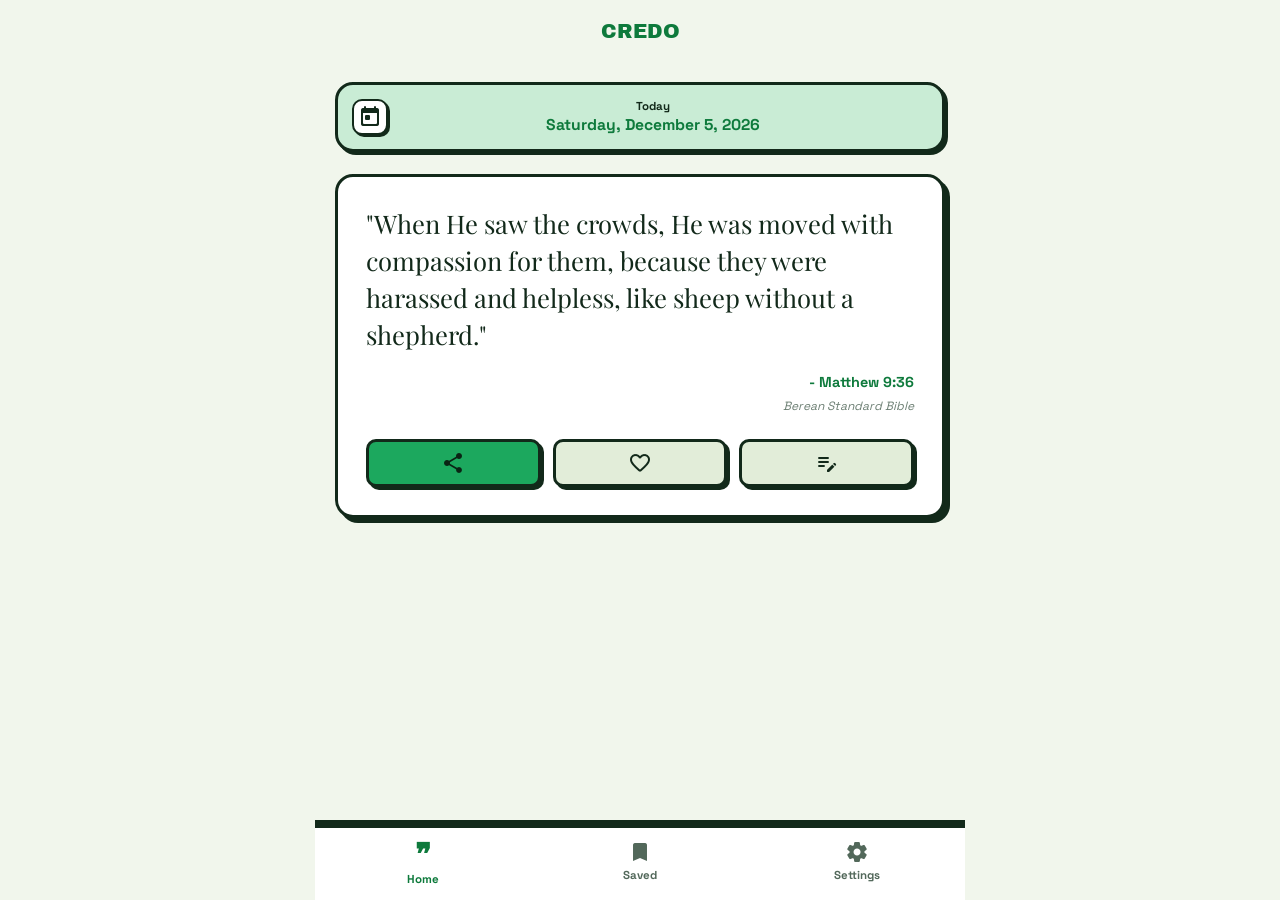
==== public/index.html @ 4e3cc8be "Add files via upload" ====
<!DOCTYPE html>
<html lang="en">
<head>
    <meta charset="UTF-8">
    <meta name="viewport" content="width=device-width, initial-scale=1.0, viewport-fit=cover">
    <meta name="mobile-web-app-capable" content="yes">
    <meta name="apple-mobile-web-app-capable" content="yes">
    <meta name="apple-mobile-web-app-status-bar-style" content="black-translucent">
    <meta name="theme-color" content="#F1F6EC">
    <link rel="manifest" href="manifest.json">
    <link rel="icon" href="data:image/svg+xml,%3Csvg xmlns='http://www.w3.org/2000/svg' viewBox='0 0 32 32'%3E%3Crect x='2' y='4' width='27' height='27' rx='6' fill='%231CA85E'/%3E%3Crect x='5' y='1' width='27' height='27' rx='6' fill='%23FFFFFF' stroke='%2312291A' stroke-width='2'/%3E%3Ctext x='18' y='21' font-size='15' font-family='Arial Black,Arial,sans-serif' font-weight='900' text-anchor='middle' fill='%2312291A'%3EC%3C/text%3E%3C/svg%3E">
    <link rel="apple-touch-icon" href="icons/icon-192x192.png">

    <title>Credo – Daily Gospel Verse</title>
    <meta name="description" content="A daily Bible verse — the Gospel passage of the day from the Berean Standard Bible (BSB). Save favorites, write private notes and share it as a 9:16 image. Free web app and PWA.">
    <meta name="keywords" content="daily bible verse, gospel of the day, daily gospel, berean standard bible, bsb, scripture, bible passages, liturgical calendar, christian web app, bible pwa">
    <meta name="author" content="Lovro Abram">
    <link rel="canonical" href="https://credo.labram.workers.dev/">

    <!-- Open Graph -->
    <meta property="og:type" content="website">
    <meta property="og:site_name" content="Credo">
    <meta property="og:url" content="https://credo.labram.workers.dev/">
    <meta property="og:title" content="Credo – Daily Gospel Verse">
    <meta property="og:description" content="A Gospel verse every day — favorites, notes and a wallpaper editor. Free Bible web app.">
    <meta property="og:image" content="https://credo.labram.workers.dev/og-image.png">
    <meta property="og:image:width" content="1200">
    <meta property="og:image:height" content="630">
    <meta property="og:image:alt" content="Credo – daily Gospel verse, Berean Standard Bible">
    <meta property="og:locale" content="en_US">

    <!-- Twitter Card -->
    <meta name="twitter:card" content="summary_large_image">
    <meta name="twitter:title" content="Credo – Daily Gospel Verse">
    <meta name="twitter:description" content="A Gospel verse every day — from the Berean Standard Bible.">
    <meta name="twitter:image" content="https://credo.labram.workers.dev/og-image.png">
    <meta name="twitter:image:alt" content="Credo – daily Gospel verse, Berean Standard Bible">

    <!-- Structured data -->
    <script type="application/ld+json">
    {
      "@context": "https://schema.org",
      "@type": "WebApplication",
      "name": "Credo",
      "alternateName": "Credo – Daily Gospel Verse",
      "url": "https://credo.labram.workers.dev/",
      "applicationCategory": "LifestyleApplication",
      "operatingSystem": "Any",
      "description": "A Bible (Gospel) verse every day from the Berean Standard Bible (public domain), following the daily liturgical calendar. Save favorites, write notes and create wallpapers. Free English-language PWA.",
      "inLanguage": "en",
      "isAccessibleForFree": true,
      "offers": {
        "@type": "Offer",
        "price": "0",
        "priceCurrency": "EUR"
      }
    }
    </script>

    <link rel="preconnect" href="https://fonts.googleapis.com">
    <link rel="preconnect" href="https://fonts.gstatic.com" crossorigin>
    <link href="https://fonts.googleapis.com/icon?family=Material+Icons+Round" rel="stylesheet">
    <link href="https://fonts.googleapis.com/css2?family=Archivo+Black&family=Space+Grotesk:wght@400;500;700&family=Playfair+Display:ital,wght@0,400;0,700;1,400&display=swap" rel="stylesheet">
    <link rel="stylesheet" href="css/style.css?v=17">
</head>
<body data-page="home">

    <div id="app-container">
        <header>
            <h1>Credo</h1>
        </header>

        <main>
            <div class="card date-card">
                <button class="date-picker-btn" onclick="openDatePicker()" aria-label="Choose date">
                    <span class="material-icons-round" aria-hidden="true">today</span>
                </button>
                <div class="date-content">
                    <div id="date-label" class="date-label" data-i18n="today">Today</div>
                    <div id="current-date" class="date-text">...</div>
                </div>
                <input type="date" id="hidden-date-input" onchange="handleDateChange(this.value)" tabindex="-1" aria-label="Change date" style="opacity: 0; position: absolute; pointer-events: none; width:1px; height:1px;">
            </div>

            <div class="card">
                <div id="quote-content-wrapper">
                    <div id="daily-quote-text" class="quote-text">...</div>
                    <div id="daily-quote-author" class="quote-author"></div>
                    <div id="daily-quote-source" class="quote-source" style="display:none;"></div>
                    <div class="action-buttons">
                        <button class="action-btn primary" onclick="onShareClick()" aria-label="Share passage">
                            <span class="material-icons-round" aria-hidden="true">share</span>
                        </button>
                        <button id="btn-fav-daily" class="action-btn fav" onclick="toggleFavorite(currentQuote.id)" aria-label="Save to favorites">
                            <span class="material-icons-round" aria-hidden="true">favorite_border</span>
                        </button>
                        <button class="action-btn" onclick="openNotesModal()" aria-label="Add a thought">
                            <span class="material-icons-round" aria-hidden="true">edit_note</span>
                        </button>
                    </div>
                </div>
            </div>
        </main>

        <!-- Bottom Navigation -->
        <nav class="bottom-nav">
            <a href="./" class="nav-item active">
                <span class="nav-quote-icon" aria-hidden="true">❞</span>
                <span data-i18n="nav_today">Home</span>
            </a>
            <a href="saved" class="nav-item">
                <span class="material-icons-round" aria-hidden="true">bookmark</span>
                <span data-i18n="nav_saved">Saved</span>
            </a>
            <a href="settings" class="nav-item">
                <span class="material-icons-round" aria-hidden="true">settings</span>
                <span data-i18n="nav_settings">Settings</span>
            </a>
        </nav>
    </div>

    <!-- Notes Modal -->
    <div id="notes-modal" class="modal-overlay" role="dialog" aria-modal="true" aria-labelledby="notes-modal-title">
        <div class="modal-card">
            <div class="modal-header">
                <h3 class="modal-title" id="notes-modal-title" data-i18n="my_thoughts">My Thoughts</h3>
                <button class="btn btn-icon-only btn-secondary" style="width:auto;" onclick="closeNotesModal()">
                    <span class="material-icons-round" aria-hidden="true">close</span>
                </button>
            </div>
            <div id="modal-quote-ref" class="modal-quote-ref">
                <span id="modal-quote-text" class="modal-quote-text">...</span>
                <span id="modal-quote-author" class="modal-quote-author">...</span>
            </div>

            <textarea id="modal-note-input" class="modal-note-area" placeholder="..." oninput="saveNoteFromModal()"></textarea>
            <button class="btn btn-primary" onclick="closeNotesModal()" data-i18n="save_close">Save & Close</button>
        </div>
    </div>

    <!-- Share Modal -->
    <div id="share-modal" class="modal-overlay" role="dialog" aria-modal="true" aria-labelledby="share-modal-title">
        <div class="modal-card">
            <div class="modal-header">
                <h3 class="modal-title" id="share-modal-title" data-i18n="share_quote">Share Passage</h3>
                <button class="btn btn-icon-only btn-secondary" style="width:auto;" onclick="closeShareModal()">
                    <span class="material-icons-round" aria-hidden="true">close</span>
                </button>
            </div>
            <div id="share-quote-ref" class="modal-quote-ref">
                <span id="share-quote-text" class="modal-quote-text">...</span>
                <span id="share-quote-author" class="modal-quote-author">...</span>
            </div>

            <div class="share-options">
                <button class="share-option" onclick="shareDesktopAction('download')">
                    <span class="share-icon si-download"><span class="material-icons-round" aria-hidden="true">download</span></span>
                    <span class="share-label" data-i18n="share_download">Download image</span>
                    <span class="share-hint" data-i18n="share_hint_download">9:16 image</span>
                </button>
                <button class="share-option" onclick="shareDesktopAction('copy')">
                    <span class="share-icon si-copy"><span class="material-icons-round" aria-hidden="true">content_copy</span></span>
                    <span class="share-label" data-i18n="share_copy_text">Copy passage</span>
                    <span class="share-hint" data-i18n="share_hint_text">text + link</span>
                </button>
            </div>

            <p class="share-note" data-i18n="share_note">The image is 9:16 — perfect for an Instagram story or wallpaper. On phones, the Share button opens the system share sheet right away, with the image and the passage.</p>
        </div>
    </div>

    <!-- Toast -->
    <div id="toast" class="toast" role="status" aria-live="polite">
        <span class="material-icons-round toast-icon" aria-hidden="true">check_circle</span>
        <span id="toast-message">Message</span>
    </div>

    <script src="js/app.js?v=17"></script>
    <script>
        function openDatePicker() {
            const input = document.getElementById('hidden-date-input');
            if (input.showPicker) {
                try {
                    input.showPicker();
                } catch (e) {
                    input.click();
                }
            } else {
                input.click();
            }
        }

        // Initialize home page
        document.addEventListener('DOMContentLoaded', () => {
            loadSettings();
            loadDate();
            loadDailyQuote();
            updateTexts();
        });
    </script>
</body>
</html>
---- public/css/style.css ----
/* hallmark · stamp: credo v17 · theme: custom "neo-brutalism" (by request) · genre: playful · job: read the daily quote, reflect, note thoughts, share as image · material: real (47 quotes per language, user's own notes) · absent: metrics, photos
   critique: signature = the daily quote card with its three full-width chunky actions; phone shares straight through the system sheet, desktop gets a 2-option modal
   sweep: floor-clean (tokens only, no transition:all, focus-visible everywhere, reduced-motion fallback, user scaling restored) */

/* ═══ SELF-HOSTED DISPLAY FONT ════════════════════════════
   Archivo Black hosted locally (v8): the h1 titles stay bold even
   when Google Fonts is slow/blocked. Same design as the Google
   release; declared after Google's stylesheet, so it wins the
   cascade for the 'Archivo Black' family. */
@font-face {
    font-family: 'Archivo Black';
    src: url('../fonts/ArchivoBlack-Regular.ttf') format('truetype');
    font-weight: 400;
    font-style: normal;
    font-display: swap;
}

/* ═══════════════════════════════════════════════════════════
   CREDO — Neo-Brutalism design system
   LIGHT-ONLY (v3): fresh sage paper, white cards, vivid green.
   The dark theme was removed per user request — no .light-theme
   overrides exist any more; leftover body classes are harmless.
   ═══════════════════════════════════════════════════════════ */

:root {
    /* Light theme — fresh sage paper (the only theme) */
    --paper:        #F1F6EC;
    --surface:      #FFFFFF;
    --surface-2:    #E2EDD9;

    --ink:          #12291A;   /* text + line colour */
    --ink-soft:     #52685A;
    --shadow-c:     #12291A;   /* hard offset shadow */

    --green:        #1CA85E;
    --green-text:   #0E7A3C;   /* darker green for TEXT only — 5.4:1 on white,
                                  5.0:1 on paper (WCAG AA); --green stays for fills/borders */
    --green-deep:   #0E3D23;
    --green-tint:   #C9ECD5;
    --on-green:     #0A2414;

    --gold:         #F2A93B;
    --gold-tint:    #FBEDCB;
    --on-gold:      #3A2703;

    --red:          #E4572E;
    --red-tint:     #FBDFD3;
    --on-red:       #3D1505;

    --yellow:       #FFD23F;

    /* structure */
    --border-w:     3px;
    --r-xl:         18px;
    --r-md:         10px;
    --r-pill:       999px;
    --shadow-sm:    3px 3px 0 0 var(--shadow-c);
    --shadow-md:    5px 5px 0 0 var(--shadow-c);
    --shadow-lg:    8px 8px 0 0 var(--shadow-c);

    /* type */
    --font-display: 'Archivo Black', 'Space Grotesk', system-ui, sans-serif;
    --font-ui:      'Space Grotesk', 'Segoe UI', system-ui, sans-serif;
    --font-quote:   'Playfair Display', Georgia, serif;

    --base-font-size: 16px;
    --quote-font-size: 1.6rem;

    --safe-area-bottom: env(safe-area-inset-bottom, 20px);

    /* ── legacy aliases (wallpaper editor + old hooks rely on these) ── */
    --bg-color:       var(--paper);
    --surface-color:  var(--surface);
    --surface-light:  var(--surface-2);
    --accent-color:   var(--green);
    --accent-gold:    var(--gold);
    --text-primary:   var(--ink);
    --text-secondary: var(--ink-soft);
    --danger:         var(--red);
    --radius-xl:      var(--r-xl);
    --radius-md:      var(--r-md);
    --radius-sm:      8px;
    --shadow-soft:    var(--shadow-md);
}

/* ═══ RESET & BASE ═══════════════════════════════════════ */
* {
    box-sizing: border-box;
    -webkit-tap-highlight-color: transparent;
}

html, body {
    font-size: var(--base-font-size);
    overflow-x: clip;
}

body {
    margin: 0;
    padding: 0;
    font-family: var(--font-ui);
    background-color: var(--paper);
    color: var(--ink);
    height: 100vh;
    /* 100dvh = the actually VISIBLE height on a phone (URL bar taken into account) */
    height: 100dvh;
    display: flex;
    flex-direction: column;
    overflow-x: clip;
    overflow-y: hidden;   /* app shell: main scrolls, body never does */
    transition: background-color 0.3s, color 0.3s;
}

/* instant focus, everywhere (Floor 6) — ink outline: visible on every surface
   (gold was ≈1.9:1 on white, v12 audit fix) */
:focus-visible {
    outline: 3px solid var(--ink);
    outline-offset: 2px;
    border-radius: 4px;
}

/* ═══ CONTAINER ══════════════════════════════════════════ */
#app-container {
    width: 100%;
    height: 100%;
    display: flex;
    flex-direction: column;
    position: relative;
}

/* ═══ HEADER ═════════════════════════════════════════════ */
header {
    padding: 20px;
    text-align: center;
    z-index: 10;
    position: relative;
}

h1 {
    margin: 0;
    font-family: var(--font-display);
    font-weight: 400;
    font-size: 1.25rem;
    letter-spacing: 0;
    color: var(--green-text);   /* was --green: 2.8:1 on paper, below the 3:1 large-text minimum */
    text-transform: uppercase;
}

.back-btn {
    position: absolute;
    left: 20px;
    top: 50%;
    transform: translateY(-50%);
    background: var(--surface-2);
    border: var(--border-w) solid var(--ink);
    color: var(--ink);
    width: 44px;
    height: 44px;
    border-radius: var(--r-md);
    cursor: pointer;
    display: none;
    align-items: center;
    justify-content: center;
    box-shadow: var(--shadow-sm);
    transition: transform 0.15s var(--ease), box-shadow 0.15s var(--ease);
}

.back-btn.show { display: flex; }

.back-btn:active { transform: translateY(-50%) translate(2px, 2px); box-shadow: 1px 1px 0 0 var(--shadow-c); }

/* ═══ MAIN CONTENT ═══════════════════════════════════════ */
main {
    flex: 1;
    overflow-y: auto;
    padding: 20px;
    /* 100px for bottom-nav + safe-area for devices with a home button */
    padding-bottom: calc(110px + env(safe-area-inset-bottom, 0px));
    scrollbar-width: none;
}

main::-webkit-scrollbar { display: none; }

.view {
    display: none;
    animation: fadeIn 0.35s ease-out;
}

.view.active { display: block; }

@keyframes fadeIn {
    from { opacity: 0; transform: translateY(10px); }
    to   { opacity: 1; transform: translateY(0); }
}

/* ═══ CARDS ══════════════════════════════════════════════ */
.card {
    background: var(--surface);
    border: var(--border-w) solid var(--ink);
    border-radius: var(--r-xl);
    padding: 28px;
    margin-bottom: 22px;
    box-shadow: var(--shadow-md);
    position: relative;
}

/* ═══ DATE CARD ══════════════════════════════════════════ */
.date-card {
    padding: 14px 20px;
    text-align: center;
    background: var(--green-tint);
    box-shadow: var(--shadow-sm);
}

.date-picker-btn {
    position: absolute;
    left: 14px;
    top: 50%;
    transform: translateY(-50%);
    background: var(--surface);
    border: 2px solid var(--ink);
    color: var(--ink);
    width: 36px;
    height: 36px;
    border-radius: var(--r-md);
    display: flex;
    align-items: center;
    justify-content: center;
    cursor: pointer;
    box-shadow: 2px 2px 0 0 var(--shadow-c);
    transition: transform 0.12s var(--ease), box-shadow 0.12s var(--ease);
    z-index: 2;
}

.date-picker-btn:active {
    transform: translateY(-50%) translate(2px, 2px);
    box-shadow: 0 0 0 0 var(--shadow-c);
}

.date-content {
    padding-left: 25px;
    text-align: center;
    flex: 1;
}

.date-label {
    font-size: 0.72rem;
    color: var(--ink);
    font-weight: 700;
    letter-spacing: 0;
    margin-bottom: 2px;
}

.date-text {
    font-size: 0.98rem;
    letter-spacing: 0;
    color: var(--green-text);   /* was --green: 3.1:1, needs 4.5:1 (bold < 19px) */
    font-weight: 700;
}

/* ═══ QUOTE STYLES ═══════════════════════════════════════ */
.quote-text {
    font-family: var(--font-quote);
    font-size: var(--quote-font-size);
    line-height: 1.45;
    margin-bottom: 20px;
    color: var(--ink);
    transition: font-size 0.2s;
    overflow-wrap: break-word;
    min-width: 0;
}

.quote-author {
    font-family: var(--font-ui);
    font-size: 0.9rem;
    color: var(--green-text);   /* was --gold: 2.0:1 on white — severe WCAG fail (v12) */
    text-align: right;
    font-weight: 700;
    margin-bottom: 25px;
}

/* ═══ ACTION BUTTONS (the three — full card width) ════════ */
.action-buttons {
    display: grid;
    grid-template-columns: repeat(3, minmax(0, 1fr));
    gap: 12px;
}

.action-btn {
    background: var(--surface-2);
    border: var(--border-w) solid var(--ink);
    color: var(--ink);
    height: 48px;
    border-radius: var(--r-md);
    cursor: pointer;
    display: flex;
    align-items: center;
    justify-content: center;
    box-shadow: var(--shadow-sm);
    transition: transform 0.12s var(--ease), box-shadow 0.12s var(--ease);
}

.action-btn:hover { transform: translate(-1px, -1px); box-shadow: 4px 4px 0 0 var(--shadow-c); }
.action-btn:active { transform: translate(2px, 2px); box-shadow: 1px 1px 0 0 var(--shadow-c); }

.action-btn.primary {
    background: var(--green);
    color: var(--on-green);
}

.action-btn.fav.active {
    color: var(--red);
    background: var(--red-tint);
}

.action-btn .material-icons-round { font-size: 24px; }

@keyframes heartPop {
    0%   { transform: scale(1); }
    50%  { transform: scale(1.35) rotate(-6deg); }
    100% { transform: scale(1); }
}

.anim-pop { animation: heartPop 0.3s cubic-bezier(0.175, 0.885, 0.32, 1.275); }

/* ═══ LONG PRESS ═════════════════════════════════════════ */
.long-press-active {
    filter: blur(4px);
    opacity: 0.6;
    transition: filter 0.2s ease, opacity 0.2s ease;
    pointer-events: none;
}

.action-row {
    display: flex;
    justify-content: flex-end;
    gap: 10px;
    margin-top: 15px;
    padding-top: 15px;
    border-top: var(--border-w) dashed var(--surface-2);
    animation: fadeIn 0.2s ease-out;
}

/* ═══ SEARCH ═════════════════════════════════════════════ */
.search-container {
    position: sticky;
    top: 0;
    background: var(--paper);
    padding: 10px 0 20px 0;
    z-index: 5;
    margin-bottom: 10px;
}

.search-input-wrapper { position: relative; width: 100%; }

.search-input-wrapper .material-icons-round {
    position: absolute;
    left: 15px;
    top: 50%;
    transform: translateY(-50%);
    color: var(--ink-soft);
    pointer-events: none;
}

.search-input {
    width: 100%;
    padding: 12px 12px 12px 45px;
    border: var(--border-w) solid var(--ink);
    border-radius: var(--r-md);
    background: var(--surface);
    color: var(--ink);
    font-family: var(--font-ui);
    font-size: 1rem;
    outline: none;
    box-shadow: inset 2px 2px 0 0 var(--shadow-c);
    transition: border-color 0.2s;
}

.search-input:focus { border-color: var(--green-text); }
.search-input:focus-visible { outline: 3px solid var(--ink); outline-offset: 2px; }
.search-input::placeholder { color: var(--ink-soft); }

/* ═══ SAVED TABS ═════════════════════════════════════════ */
.saved-tabs {
    display: flex;
    gap: 12px;
    margin-bottom: 10px;
}

.saved-tab {
    flex: 1;
    padding: 12px;
    text-align: center;
    background: var(--surface);
    border: var(--border-w) solid var(--ink);
    border-radius: var(--r-md);
    cursor: pointer;
    color: var(--ink-soft);
    font-weight: 700;
    font-size: 0.9rem;
    font-family: var(--font-ui);   /* button conversion (v12): keep the app font */
    display: flex;
    align-items: center;
    justify-content: center;
    gap: 6px;
    box-shadow: var(--shadow-sm);
    transition: transform 0.12s var(--ease), box-shadow 0.12s var(--ease), background 0.15s;
}

.saved-tab:hover { transform: translate(-1px, -1px); box-shadow: 4px 4px 0 0 var(--shadow-c); }

.saved-tab.active {
    background: var(--green);
    color: var(--on-green);
}

.saved-tab .material-icons-round { font-size: 18px; }

/* ═══ SAVED ITEMS ════════════════════════════════════════ */
.fav-item, .note-item {
    background: var(--surface);
    border: var(--border-w) solid var(--ink);
    padding: 20px;
    border-radius: var(--r-md);
    margin-bottom: 16px;
    display: block;
    box-shadow: var(--shadow-sm);
    position: relative;
}

.note-item {
    border-left: 8px solid var(--green);
    cursor: pointer;
}

.note-item:active { transform: translate(2px, 2px); box-shadow: 1px 1px 0 0 var(--shadow-c); }

.fav-content, .note-content { pointer-events: none; }

.fav-quote, .note-quote-ref {
    font-family: var(--font-quote);
    font-size: 1.1rem;
    margin-bottom: 5px;
    overflow-wrap: break-word;
}

.fav-author {
    font-size: 0.8rem;
    color: var(--ink-soft);
    font-weight: 700;
}

.note-quote-ref {
    font-size: 0.9rem;
    font-style: italic;
    opacity: 0.85;
    color: var(--ink-soft);
    margin-bottom: 4px;
    display: block;
}

.note-author {
    font-size: 0.8rem;
    color: var(--ink-soft);
    font-weight: 700;
    margin-bottom: 12px;
}

.note-body {
    font-size: 1.12rem;
    line-height: 1.5;
    white-space: pre-wrap;
    color: var(--ink);
}

/* ═══ SETTINGS ═══════════════════════════════════════════ */
.setting-item { margin-bottom: 35px; }

.setting-label {
    font-size: 0.85rem;
    color: var(--ink-soft);
    font-weight: 700;
    display: block;
    margin-bottom: 12px;
    padding-left: 4px;
}

.segment-control {
    background: var(--surface-2);
    border: var(--border-w) solid var(--ink);
    padding: 5px;
    border-radius: var(--r-pill);
    display: flex;
    position: relative;
    gap: 4px;
    box-shadow: inset 2px 2px 0 0 var(--shadow-c);
}

.segment-pill {
    position: absolute;
    top: 5px;
    bottom: 5px;
    left: 0;
    background: var(--yellow);
    border-radius: var(--r-pill);
    z-index: 1;
    box-shadow: 2px 2px 0 0 var(--shadow-c);
    transition: transform 0.3s cubic-bezier(0.4, 0.0, 0.2, 1);
}

.segment-opt {
    flex: 1;
    text-align: center;
    padding: 10px 0;
    border-radius: var(--r-pill);
    color: var(--ink-soft);
    font-size: 0.95rem;
    font-weight: 700;
    cursor: pointer;
    z-index: 2;
    position: relative;
    transition: color 0.2s;
    user-select: none;
    background: transparent;
    border: 0;
    font-family: var(--font-ui);
}

.segment-opt.active { color: var(--ink); }

input[type="file"] { display: none; }

/* ═══ WALLPAPER EDITOR (shared tokens) ═══════════════════ */
.main-container {
    flex: 1;
    display: flex;
    flex-direction: column;
    overflow: hidden;
    position: relative;
}

#editor-view {
    display: none;
    flex-direction: column;
    height: 100%;
    overflow: hidden;
    position: relative;
}

#editor-view.active { display: flex; }

.image-section {
    height: 50vh;
    min-height: 300px;
    max-height: 500px;
    position: relative;
    flex-shrink: 0;
    background-color: var(--surface-2);
    border: var(--border-w) solid var(--ink);
    border-radius: var(--r-xl);
    overflow: hidden;
    margin: 0 20px 20px 20px;
    box-shadow: var(--shadow-md);
}

#image-container {
    position: relative;
    width: 100%;
    height: 100%;
    background-size: contain;
    background-position: center;
    background-repeat: no-repeat;
    border-radius: var(--r-xl);
}

#quote-overlay {
    position: absolute;
    width: 85%;
    max-width: 320px;
    text-align: center;
    padding: 25px;
    transition: transform 0.3s var(--ease);
    z-index: 2;
    top: 50%;
    left: 50%;
    transform: translate(-50%, -50%);
}

#quote-text {
    font-family: var(--font-quote);
    font-size: var(--quote-font-size);
    color: var(--text-primary);
    line-height: 1.4;
    margin: 0;
    word-wrap: break-word;
}

#quote-author {
    font-family: var(--font-ui);
    font-size: 0.9rem;
    color: var(--gold);
    text-align: right;
    font-weight: 700;
    margin-top: 15px;
}

.controls-section {
    flex: 1;
    overflow-y: auto;
    padding: 0 20px 20px 20px;
    -webkit-overflow-scrolling: touch;
    scrollbar-width: none;
}

.controls-section::-webkit-scrollbar { display: none; }

#upload-view {
    display: none;
    flex-direction: column;
    justify-content: center;
    align-items: center;
    height: 100%;
    padding: 20px;
    animation: fadeIn 0.4s ease-out;
}

#upload-view.active { display: flex; }

#upload-card {
    display: flex;
    flex-direction: column;
    align-items: center;
    justify-content: center;
    min-height: 300px;
    border: var(--border-w) dashed var(--ink);
    cursor: pointer;
    border-radius: var(--r-xl);
    width: 100%;
    max-width: 400px;
    background: var(--surface);
    box-shadow: var(--shadow-md);
    transition: transform 0.12s var(--ease), box-shadow 0.12s var(--ease);
}

#upload-card:hover { transform: translate(-2px, -2px); box-shadow: 7px 7px 0 0 var(--shadow-c); }

#upload-icon {
    font-size: 48px;
    color: var(--green);
    margin-bottom: 15px;
}

#upload-text {
    color: var(--ink-soft);
    text-align: center;
}

.control-group { margin-bottom: 25px; }

.control-label {
    font-size: 0.85rem;
    color: var(--ink-soft);
    font-weight: 700;
    display: block;
    margin-bottom: 12px;
    padding-left: 4px;
}

/* Slider */
.slider-container { width: 100%; }

input[type="range"] {
    -webkit-appearance: none;
    appearance: none;
    width: 100%;
    height: 8px;
    border-radius: var(--r-pill);
    background: var(--surface-2);
    border: 2px solid var(--ink);
    outline: none;
}

input[type="range"]:focus-visible { outline: 3px solid var(--ink); outline-offset: 3px; }

input[type="range"]::-webkit-slider-thumb {
    -webkit-appearance: none;
    width: 22px;
    height: 22px;
    border-radius: 6px;
    background: var(--yellow);
    border: 2px solid var(--ink);
    cursor: pointer;
    box-shadow: 2px 2px 0 0 var(--shadow-c);
}

input[type="range"]::-moz-range-thumb {
    width: 22px;
    height: 22px;
    border-radius: 6px;
    background: var(--yellow);
    border: 2px solid var(--ink);
    cursor: pointer;
    box-shadow: 2px 2px 0 0 var(--shadow-c);
}

/* Color picker */
.color-row {
    display: flex;
    gap: 12px;
    align-items: center;
}

#color-picker-btn {
    width: 44px;
    height: 44px;
    border-radius: var(--r-md);
    border: var(--border-w) solid var(--ink);
    cursor: pointer;
    box-shadow: var(--shadow-sm);
    transition: transform 0.12s var(--ease), box-shadow 0.12s var(--ease);
}

#color-picker-btn:active { transform: translate(2px, 2px); box-shadow: 1px 1px 0 0 var(--shadow-c); }

.color-swatches {
    display: flex;
    gap: 10px;
    flex-wrap: wrap;
}

.color-swatch {
    width: 36px;
    height: 36px;
    border-radius: var(--r-md);
    border: 2px solid var(--ink);
    cursor: pointer;
    box-shadow: 2px 2px 0 0 var(--shadow-c);
    transition: transform 0.12s var(--ease);
}

.color-swatch.active {
    transform: scale(1.12);
    outline: 3px solid var(--ink);
    outline-offset: 2px;
}

/* Alignment buttons */
.alignment-buttons {
    display: flex;
    gap: 10px;
}

.align-btn {
    background: var(--surface-2);
    border: var(--border-w) solid var(--ink);
    color: var(--ink);
    width: 44px;
    height: 44px;
    border-radius: var(--r-md);
    cursor: pointer;
    display: flex;
    align-items: center;
    justify-content: center;
    box-shadow: var(--shadow-sm);
    transition: transform 0.12s var(--ease), box-shadow 0.12s var(--ease);
}

.align-btn.active {
    background: var(--green);
    color: var(--on-green);
}

.align-btn:active { transform: translate(2px, 2px); box-shadow: 1px 1px 0 0 var(--shadow-c); }

/* ═══ BUTTONS ════════════════════════════════════════════ */
.btn {
    background: var(--surface-2);
    border: var(--border-w) solid var(--ink);
    color: var(--ink);
    padding: 13px 20px;
    border-radius: var(--r-md);
    font-family: var(--font-ui);
    font-weight: 700;
    font-size: 0.95rem;
    cursor: pointer;
    display: flex;
    align-items: center;
    justify-content: center;
    gap: 8px;
    text-decoration: none;
    box-shadow: var(--shadow-sm);
    transition: transform 0.15s var(--ease), box-shadow 0.15s var(--ease);
    min-height: 48px;
}

.btn:hover { transform: translate(-2px, -2px); box-shadow: var(--shadow-md); }
.btn:active { transform: translate(2px, 2px); box-shadow: 1px 1px 0 0 var(--shadow-c); }
.btn:focus-visible { outline: 3px solid var(--ink); outline-offset: 3px; }

.btn-primary {
    background: var(--green);
    color: var(--on-green);
    width: 100%;
}

.btn-danger {
    background: var(--red);
    color: var(--on-red);
}

.btn-secondary {
    background: var(--surface);
    color: var(--ink);
}

.btn-icon-only {
    padding: 10px;
    width: 44px;
    height: 44px;
    flex: none;
}

/* ═══ BOTTOM NAV ═════════════════════════════════════════ */
.bottom-nav {
    position: fixed;
    bottom: 0;
    left: 0;
    width: 100%;
    padding-bottom: calc(12px + var(--safe-area-bottom));
    padding-top: 12px;
    background: var(--surface);
    border-top: var(--border-w) solid var(--ink);
    box-shadow: 0 -5px 0 0 var(--shadow-c);
    display: flex;
    justify-content: space-around;
    z-index: 100;
}

.nav-item {
    color: var(--ink-soft);
    text-decoration: none;
    display: flex;
    flex-direction: column;
    align-items: center;
    font-size: 0.72rem;
    font-weight: 700;
    gap: 4px;
    transition: color 0.2s;
    width: 64px;
    min-height: 48px;
    justify-content: flex-start;
    border-radius: var(--r-md);
}

.nav-item:hover { color: var(--ink); }
.nav-item.active { color: var(--green-text); }   /* was --green: below 4.5:1 (v12) */

.nav-item .material-icons-round { font-size: 24px; }

.nav-quote-icon {
    font-family: var(--font-quote);
    font-size: 30px;
    line-height: 1;
    margin-top: -2px;
    opacity: 0.8;
}

.nav-item.active .nav-quote-icon { opacity: 1; }

/* ═══ MODALS ═════════════════════════════════════════════ */
.modal-overlay {
    position: fixed;
    top: 0;
    left: 0;
    width: 100%;
    height: 100%;
    background: rgba(18, 41, 26, 0.45);
    backdrop-filter: blur(6px);
    -webkit-backdrop-filter: blur(6px);
    z-index: 1000;
    display: flex;
    align-items: center;
    justify-content: center;
    opacity: 0;
    pointer-events: none;
    transition: opacity 0.25s ease;
    padding-bottom: var(--safe-area-bottom);
}

.modal-overlay.open { opacity: 1; pointer-events: auto; }

.modal-card {
    background: var(--surface);
    width: 90%;
    max-width: 400px;
    max-height: 80vh;
    overflow-y: auto;
    border: var(--border-w) solid var(--ink);
    border-radius: var(--r-xl);
    padding: 25px;
    text-align: left;
    transform: scale(0.94);
    transition: transform 0.25s var(--ease);
    box-shadow: var(--shadow-lg);
    display: flex;
    flex-direction: column;
    margin-bottom: 20px;
}

.modal-overlay.open .modal-card { transform: scale(1); }

.modal-header {
    display: flex;
    justify-content: space-between;
    align-items: center;
    margin-bottom: 15px;
}

.modal-title {
    font-size: 1.2rem;
    color: var(--ink);
    margin: 0;
    font-family: var(--font-display);
    font-weight: 400;
    text-transform: uppercase;
}

.modal-quote-ref {
    background: var(--surface-2);
    border: 2px solid var(--ink);
    border-left: 8px solid var(--green);
    padding: 10px 15px;
    margin-bottom: 15px;
    border-radius: var(--r-md);
    font-size: 0.85rem;
    color: var(--ink-soft);
    display: flex;
    flex-direction: column;
    gap: 4px;
}

.modal-quote-text {
    display: block;
    color: var(--ink);
    font-family: var(--font-quote);
    font-size: 0.95rem;
    line-height: 1.35;
}

.modal-quote-author {
    font-size: 0.8rem;
    text-align: right;
    color: var(--green-deep);
    font-weight: 700;
}

.modal-note-area {
    width: 100%;
    background: var(--surface-2);
    border: var(--border-w) solid var(--ink);
    border-radius: var(--r-md);
    color: var(--ink);
    padding: 15px;
    font-family: var(--font-ui);
    font-size: 1rem;
    resize: none;
    outline: none;
    flex: 1;
    min-height: 200px;
    margin-bottom: 15px;
    box-shadow: inset 2px 2px 0 0 rgba(18, 41, 26, 0.07);
}

.modal-note-area:focus { border-color: var(--green); }

/* ═══ SHARE MODAL (v8) ══════════════════════════════════ */
/* Six options need a tighter card than the default so the note
   fits on common phones (scrollable fallback via .modal-card). */
#share-modal .modal-card { padding: 20px 22px; }
#share-modal .modal-header { margin-bottom: 12px; }
#share-modal .modal-quote-ref { margin-bottom: 12px; }

.share-options {
    display: flex;
    flex-direction: column;
    gap: 8px;
    margin-bottom: 10px;
}

.share-option {
    display: flex;
    align-items: center;
    gap: 12px;
    width: 100%;
    background: var(--surface-2);
    border: 2px solid var(--ink);
    border-radius: var(--r-md);
    padding: 7px 12px;
    cursor: pointer;
    font-family: var(--font-ui);
    color: var(--ink);
    transition: transform 0.15s var(--ease), box-shadow 0.15s var(--ease);
}

.share-option:hover { transform: translate(-2px, -2px); box-shadow: 3px 3px 0 0 var(--ink); }
.share-option:active { transform: translate(0, 0); box-shadow: 1px 1px 0 0 var(--ink); }

.share-icon {
    width: 38px;
    height: 38px;
    flex-shrink: 0;
    display: flex;
    align-items: center;
    justify-content: center;
    border: 2px solid var(--ink);
    border-radius: var(--r-sm, 8px);
    color: var(--surface);
}

.share-icon svg { width: 20px; height: 20px; fill: currentColor; display: block; }

/* v10: only 2 options in the desktop modal — download (green) + copy (soft) */
.si-download { background: var(--green); }
.si-copy     { background: var(--ink-soft); }

.share-label {
    font-weight: 700;
    font-size: 0.95rem;
    text-align: left;
    flex: 1;
}

.share-hint {
    font-size: 0.72rem;
    font-weight: 500;
    color: var(--ink-soft);
    text-transform: uppercase;
    letter-spacing: 0.04em;
    text-align: right;
}

.share-note {
    font-size: 0.72rem;
    line-height: 1.45;
    color: var(--ink-soft);
    margin: 0;
    border-top: 2px solid var(--surface-2);
    padding-top: 9px;
}

/* ═══ TOAST ══════════════════════════════════════════════ */
.toast {
    position: fixed;
    top: 20px;
    left: 50%;
    transform: translateX(-50%) translateY(-100px);
    background: var(--yellow);
    color: var(--ink);
    border: var(--border-w) solid var(--ink);
    padding: 12px 24px;
    border-radius: var(--r-md);
    box-shadow: var(--shadow-md);
    display: flex;
    align-items: center;
    gap: 10px;
    z-index: 200;
    opacity: 0;
    transition: transform 0.3s var(--ease), opacity 0.3s var(--ease);
    font-size: 0.9rem;
    font-weight: 700;
    white-space: nowrap;
    max-width: 92vw;
}

.toast.show {
    transform: translateX(-50%) translateY(0);
    opacity: 1;
}

.toast-icon { color: var(--ink); }

/* ═══ ATTRIBUTION ════════════════════════════════════════ */
.quote-source {
    font-family: var(--font-ui);
    font-size: 0.75rem;
    color: var(--ink-soft);
    text-align: right;
    font-style: italic;
    margin: -18px 0 25px 0;
    opacity: 0.85;
}

.fav-source, .note-source {
    font-size: 0.72rem;
    color: var(--ink-soft);
    opacity: 0.8;
}

/* ═══ EMPTY STATES ═══════════════════════════════════════ */
.empty-state {
    text-align: center;
    padding: 50px 20px 30px 20px;
    color: var(--ink-soft);
}

.empty-state .material-icons-round.empty-icon {
    font-size: 56px;
    display: inline-flex;
    align-items: center;
    justify-content: center;
    width: 96px;
    height: 96px;
    margin-bottom: 18px;
    color: var(--green);
    background: var(--surface);
    border: var(--border-w) solid var(--ink);
    border-radius: var(--r-xl);
    box-shadow: var(--shadow-md);
    transform: rotate(-3deg);
}

.empty-state .empty-title {
    font-family: var(--font-display);
    font-size: 1.15rem;
    color: var(--ink);
    margin-bottom: 8px;
    text-transform: uppercase;
}

.empty-state p {
    font-size: 0.9rem;
    margin: 0 0 20px 0;
    line-height: 1.5;
}

.empty-state .btn { max-width: 280px; margin: 0 auto; }

/* ═══ DESKTOP ════════════════════════════════════════════ */
@media (min-width: 600px) {
    body {
        background-color: var(--paper);
        display: flex;
        align-items: center;
        justify-content: center;
    }

    #app-container {
        width: 100%;
        max-width: 650px;
        height: 100vh;
        height: 100dvh;
        border-radius: 0;
        border: none;
        box-shadow: none;
        overflow: hidden;
    }

    .bottom-nav {
        position: absolute;
        width: 100%;
        left: 0;
    }

    .image-section { height: 45vh; }
}

/* ═══ WALLPAPER PAGE ═════════════════════════════════════ */
#wallpaper-page .bottom-nav { display: none !important; }

.back-btn.wallpaper-back {
    position: fixed;
    left: 20px;
    top: 20px;
    z-index: 1001;
}

.preview-card {
    border: var(--border-w) solid var(--ink);
    border-radius: var(--r-xl);
    margin: 20px;
    box-shadow: var(--shadow-md);
}

/* ═══ USER PREFERENCES ═══════════════════════════════════ */
@media (prefers-reduced-motion: reduce) {
    * { transition: none !important; animation: none !important; }
    .long-press-active { filter: none; opacity: 0.7; }
}

/* ═══ v12 ACCESSIBILITY HELPERS ══════════════════════════ */
/* Background scroll lock while a modal is open (toggled from app.js) */
body.modal-open { overflow: hidden; }

/* Visually hidden, still read by screen readers */
.vh {
    position: absolute;
    width: 1px;
    height: 1px;
    padding: 0;
    margin: -1px;
    overflow: hidden;
    clip: rect(0 0 0 0);
    white-space: nowrap;
    border: 0;
}

/* Buttons converted from divs (tabs / segments) — kill UA chrome */
button.saved-tab,
button.segment-opt {
    -webkit-appearance: none;
    appearance: none;
    touch-action: manipulation;
}
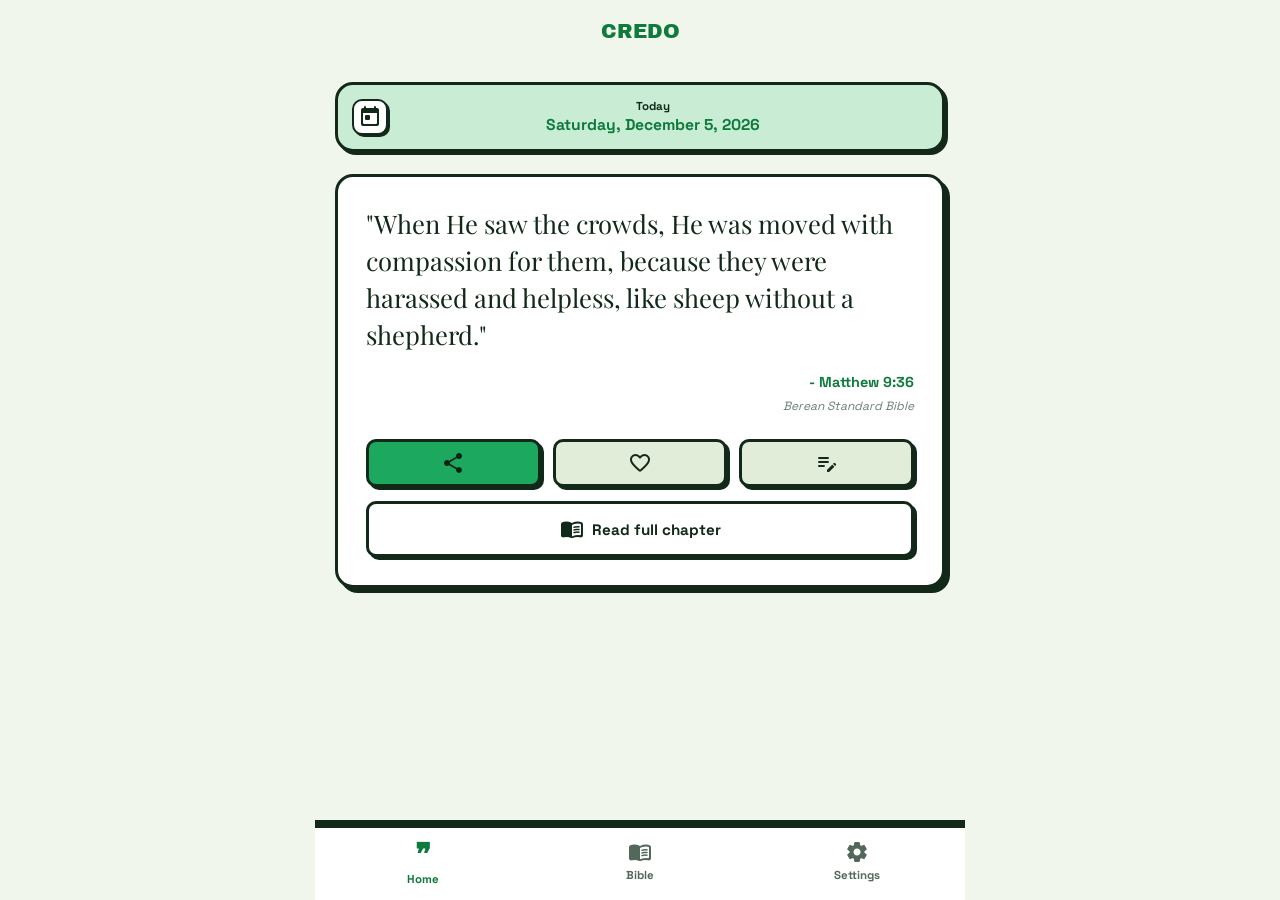
==== commit b65ee84a: "Add files via upload" ====
--- a/public/index.html
+++ b/public/index.html
@@ -61,7 +61,7 @@
     <link rel="preconnect" href="https://fonts.gstatic.com" crossorigin>
     <link href="https://fonts.googleapis.com/icon?family=Material+Icons+Round" rel="stylesheet">
     <link href="https://fonts.googleapis.com/css2?family=Archivo+Black&family=Space+Grotesk:wght@400;500;700&family=Playfair+Display:ital,wght@0,400;0,700;1,400&display=swap" rel="stylesheet">
-    <link rel="stylesheet" href="css/style.css?v=17">
+    <link rel="stylesheet" href="css/style.css?v=22">
 </head>
 <body data-page="home">
 
@@ -91,13 +91,19 @@
                         <button class="action-btn primary" onclick="onShareClick()" aria-label="Share passage">
                             <span class="material-icons-round" aria-hidden="true">share</span>
                         </button>
-                        <button id="btn-fav-daily" class="action-btn fav" onclick="toggleFavorite(currentQuote.id)" aria-label="Save to favorites">
+                        <button id="btn-fav-daily" class="action-btn fav" onclick="toggleCurrentFavorite()" aria-label="Save to favorites">
                             <span class="material-icons-round" aria-hidden="true">favorite_border</span>
                         </button>
                         <button class="action-btn" onclick="openNotesModal()" aria-label="Add a thought">
                             <span class="material-icons-round" aria-hidden="true">edit_note</span>
                         </button>
                     </div>
+                    <!-- Deep link into the Bible reader: opens the WHOLE chapter
+                         of the daily verse and highlights + scrolls to the verse. -->
+                    <button id="btn-full-chapter" class="btn btn-secondary" onclick="goToFullChapter()" style="display:none; width:100%; margin-top:14px;">
+                        <span class="material-icons-round" aria-hidden="true">menu_book</span>
+                        <span data-i18n="read_full_chapter">Read full chapter</span>
+                    </button>
                 </div>
             </div>
         </main>
@@ -108,9 +114,9 @@
                 <span class="nav-quote-icon" aria-hidden="true">❞</span>
                 <span data-i18n="nav_today">Home</span>
             </a>
-            <a href="saved" class="nav-item">
-                <span class="material-icons-round" aria-hidden="true">bookmark</span>
-                <span data-i18n="nav_saved">Saved</span>
+            <a href="bible" class="nav-item">
+                <span class="material-icons-round" aria-hidden="true">menu_book</span>
+                <span data-i18n="nav_bible">Bible</span>
             </a>
             <a href="settings" class="nav-item">
                 <span class="material-icons-round" aria-hidden="true">settings</span>
@@ -175,7 +181,7 @@
         <span id="toast-message">Message</span>
     </div>
 
-    <script src="js/app.js?v=17"></script>
+    <script src="js/app.js?v=22"></script>
     <script>
         function openDatePicker() {
             const input = document.getElementById('hidden-date-input');
--- a/public/css/style.css
+++ b/public/css/style.css
@@ -37,6 +37,7 @@
                                   5.0:1 on paper (WCAG AA); --green stays for fills/borders */
     --green-deep:   #0E3D23;
     --green-tint:   #C9ECD5;
+    --green-tint-faint: #E4F4EA;   /* hint of green for the saved-note marker */
     --on-green:     #0A2414;
 
     --gold:         #F2A93B;
@@ -89,9 +90,21 @@
     -webkit-tap-highlight-color: transparent;
 }
 
+html {
+    /* VIEWPORT SCROLL LOCK — the page itself must NEVER scroll (main is the
+       only scrollable area). Without this, mobile browsers pair html's
+       overflow-x: clip with overflow-y: visible → the viewport becomes
+       scrollable (overflow-y: auto) and on phones you can drag the WHOLE app
+       up so the Credo header slides off-screen, even when there is nothing
+       to scroll. overflow: hidden on the root kills that; main keeps its
+       internal scrolling, 100dvh keeps the height phone-URL-bar aware. */
+    height: 100%;
+    overflow: hidden;
+    overscroll-behavior: none;   /* no page-level rubber-banding */
+}
+
 html, body {
     font-size: var(--base-font-size);
-    overflow-x: clip;
 }
 
 body {
@@ -105,8 +118,7 @@
     height: 100dvh;
     display: flex;
     flex-direction: column;
-    overflow-x: clip;
-    overflow-y: hidden;   /* app shell: main scrolls, body never does */
+    overflow: hidden;      /* app shell: main scrolls, body never does */
     transition: background-color 0.3s, color 0.3s;
 }
 
@@ -323,11 +335,26 @@
 .anim-pop { animation: heartPop 0.3s cubic-bezier(0.175, 0.885, 0.32, 1.275); }
 
 /* ═══ LONG PRESS ═════════════════════════════════════════ */
+/* Long-press state: the item is put into "editing mode" and an action row
+   (My Thoughts / Yes, Delete) is appended INSIDE it. Two traps to avoid:
+   1. pointer-events: none on the item would ALSO kill the action row's
+      buttons (they rendered fine but were click-dead) — the row re-enables
+      them explicitly.
+   2. blur on the item itself would blur the menu too — only the passage
+      CONTENT is blurred instead, so the menu stays crisp. */
 .long-press-active {
+    pointer-events: none;
+}
+
+.long-press-active .fav-content,
+.long-press-active .note-content {
     filter: blur(4px);
     opacity: 0.6;
     transition: filter 0.2s ease, opacity 0.2s ease;
-    pointer-events: none;
+}
+
+.long-press-active .action-row {
+    pointer-events: auto;
 }
 
 .action-row {
@@ -1183,7 +1210,8 @@
 /* ═══ USER PREFERENCES ═══════════════════════════════════ */
 @media (prefers-reduced-motion: reduce) {
     * { transition: none !important; animation: none !important; }
-    .long-press-active { filter: none; opacity: 0.7; }
+    .long-press-active .fav-content,
+    .long-press-active .note-content { filter: none; opacity: 0.7; }
 }
 
 /* ═══ v12 ACCESSIBILITY HELPERS ══════════════════════════ */
@@ -1210,3 +1238,325 @@
     appearance: none;
     touch-action: manipulation;
 }
+
+/* ═══ BIBLE READER (v19) ═══════════════════════════════════
+   bible.html — same neo-brutalism tokens as the rest of the app.
+   Reading long-form Scripture: serif face, slightly tighter than
+   the big daily quote, scales with the font-size setting. */
+.bible-page-head { margin-bottom: 14px; }
+
+.bible-page-title {
+    font-family: var(--font-display);
+    font-size: 1.4rem;
+    color: var(--ink);
+    text-transform: uppercase;
+    font-weight: 400;
+    line-height: 1.2;
+}
+
+.bible-page-sub {
+    font-size: 0.85rem;
+    color: var(--ink-soft);
+    margin-top: 2px;
+}
+
+/* Old / New Testament section labels */
+.bible-section-title {
+    font-family: var(--font-ui);
+    font-weight: 700;
+    font-size: 0.8rem;
+    letter-spacing: 0.06em;
+    text-transform: uppercase;
+    color: var(--ink-soft);
+    margin-bottom: 10px;
+}
+
+/* Book list — 66 rows. Tapping a row expands its chapter grid INLINE
+   (accordion) right below the row — there is no separate chapter screen. */
+.book-list {
+    display: flex;
+    flex-direction: column;
+    gap: 8px;
+}
+
+.book-row {
+    -webkit-appearance: none;
+    appearance: none;
+    width: 100%;
+    display: flex;
+    align-items: center;
+    gap: 10px;
+    background: var(--surface);
+    border: var(--border-w) solid var(--ink);
+    border-radius: var(--r-md);
+    padding: 10px 14px;
+    font-family: var(--font-ui);
+    font-weight: 700;
+    font-size: 0.92rem;
+    color: var(--ink);
+    cursor: pointer;
+    box-shadow: var(--shadow-sm);
+    transition: transform 0.15s var(--ease), box-shadow 0.15s var(--ease);
+    text-align: left;
+}
+
+.book-row:hover { transform: translate(-1px, -1px); box-shadow: 4px 4px 0 0 var(--shadow-c); }
+.book-row:active { transform: translate(2px, 2px); box-shadow: 1px 1px 0 0 var(--shadow-c); }
+.book-row:focus-visible { outline: 3px solid var(--ink); outline-offset: 2px; }
+
+.book-row-meta {
+    margin-left: auto;
+    font-weight: 500;
+    font-size: 0.75rem;
+    color: var(--ink-soft);
+}
+
+.book-row-arrow {
+    font-size: 20px;
+    color: var(--ink-soft);
+    transition: transform 0.15s var(--ease);
+}
+
+.book-row.open { background: var(--green-tint); }
+.book-row.open .book-row-arrow { transform: rotate(90deg); }
+
+/* Chapter grid drawn directly below the expanded book row */
+.book-chapters { padding: 10px 2px 2px; }
+
+/* Continue-reading chip */
+.continue-chip { margin-bottom: 14px; width: 100%; }
+
+/* Back arrow in the HEADER — same line as the Credo title, exactly like the
+   wallpaper editor's back button. The header sits in the fixed app shell
+   (only <main> scrolls), so the button stays visible however far down the
+   user scrolls. Hidden by default; bible.js adds .show while a chapter is
+   open. Deliberately NOT the global .back-btn (positioning differs). */
+.bible-back {
+    position: absolute;
+    left: 20px;
+    top: 50%;
+    transform: translateY(-50%);
+    display: none;
+    align-items: center;
+    justify-content: center;
+    width: 44px;
+    height: 44px;
+    background: var(--surface);
+    border: var(--border-w) solid var(--ink);
+    border-radius: var(--r-md);
+    color: var(--ink);
+    cursor: pointer;
+    box-shadow: var(--shadow-sm);
+    transition: transform 0.15s var(--ease), box-shadow 0.15s var(--ease);
+}
+
+.bible-back.show { display: flex; }
+.bible-back:hover { transform: translateY(-50%) translate(-1px, -1px); box-shadow: 4px 4px 0 0 var(--shadow-c); }
+.bible-back:active { transform: translateY(-50%) translate(2px, 2px); box-shadow: 1px 1px 0 0 var(--shadow-c); }
+
+/* Chapter number grid */
+.chapter-grid {
+    display: grid;
+    grid-template-columns: repeat(auto-fill, minmax(52px, 1fr));
+    gap: 8px;
+}
+
+.chapter-num {
+    -webkit-appearance: none;
+    appearance: none;
+    background: var(--surface);
+    border: var(--border-w) solid var(--ink);
+    border-radius: var(--r-md);
+    font-family: var(--font-ui);
+    font-weight: 700;
+    font-size: 0.95rem;
+    color: var(--ink);
+    cursor: pointer;
+    box-shadow: var(--shadow-sm);
+    min-height: 48px;
+    transition: transform 0.15s var(--ease), box-shadow 0.15s var(--ease);
+}
+
+.chapter-num:hover { transform: translate(-1px, -1px); box-shadow: 4px 4px 0 0 var(--shadow-c); background: var(--green-tint); }
+.chapter-num:active { transform: translate(2px, 2px); box-shadow: 1px 1px 0 0 var(--shadow-c); }
+.chapter-num:focus-visible { outline: 3px solid var(--ink); outline-offset: 2px; }
+
+/* Reading view */
+.chapter-card { padding-bottom: 18px; }
+
+.chapter-title {
+    font-family: var(--font-display);
+    font-size: 1.3rem;
+    color: var(--ink);
+    text-transform: uppercase;
+    font-weight: 400;
+    margin-bottom: 12px;
+}
+
+.chapter-verses {
+    font-family: var(--font-quote);
+    font-size: calc(var(--quote-font-size) * 0.72);   /* scales with the font-size setting */
+    line-height: 1.75;
+    color: var(--ink);
+}
+
+.verse {
+    padding: 6px 10px;
+    margin: 0 -10px;
+    border-radius: var(--r-md);
+    border-left: 4px solid transparent;
+    cursor: pointer;
+}
+
+.verse:active { background: var(--surface-2); }
+
+/* Selected verses — persistent light green. A verse is selected when tapped
+   and stays selected after the tap is released (tap again to deselect).
+   Any number of verses can be selected at once — adjacent or not. The
+   "Read full chapter" deep link pre-selects the daily verse the same way. */
+.verse.selected {
+    background: var(--green-tint);
+    border-left-color: var(--green);
+}
+
+/* Verses with a saved note (comment) — deliberately almost invisible: just
+   a VERY light green in the exact spot that turns dark green when the verse
+   is selected (the 4px left edge). :not(.selected) guarantees a selected
+   verse looks EXACTLY like every other selected verse — selection always
+   wins over the note marker. */
+.verse.has-note:not(.selected) { border-left-color: var(--green-tint-faint); }
+
+/* One-shot pop when a verse is auto-selected by a deep link */
+.verse.pop { animation: verse-pop 0.5s var(--ease); }
+
+.verse-num {
+    font-family: var(--font-ui);
+    font-weight: 700;
+    font-size: 0.62em;
+    color: var(--green-text);
+    vertical-align: super;
+    margin-right: 2px;
+    user-select: none;
+    -webkit-user-select: none;
+}
+
+@keyframes verse-pop {
+    0% { transform: scale(0.99); opacity: 0.4; }
+    100% { transform: scale(1); opacity: 1; }
+}
+
+/* Action buttons (also used inside the floating selection bar) */
+.verse-action {
+    display: inline-flex;
+    align-items: center;
+    justify-content: center;
+    width: 42px;
+    height: 42px;
+    background: var(--surface);
+    border: 3px solid var(--ink);
+    border-radius: var(--r-pill);
+    box-shadow: 2px 2px 0 0 var(--shadow-c);
+    cursor: pointer;
+    color: var(--ink);
+    text-decoration: none;
+    transition: transform 0.15s var(--ease), box-shadow 0.15s var(--ease);
+}
+
+.verse-action:hover { transform: translate(-1px, -1px); box-shadow: 3px 3px 0 0 var(--shadow-c); }
+.verse-action:active { transform: translate(1px, 1px); box-shadow: 1px 1px 0 0 var(--shadow-c); }
+.verse-action .material-icons-round { font-size: 20px; }
+.verse-action.is-fav { color: var(--red); }
+.verse-action.is-fav .material-icons-round { font-size: 20px; }
+.verse-action.disabled { opacity: 0.4; pointer-events: none; }
+
+/* Floating bar for the current selection: favorite / note / copy.
+   Appears above the bottom nav whenever at least one verse is selected. */
+.selection-bar {
+    position: fixed;
+    left: 50%;
+    transform: translateX(-50%);
+    bottom: calc(90px + var(--safe-area-bottom));
+    display: flex;
+    align-items: center;
+    gap: 10px;
+    padding: 8px 12px;
+    background: var(--surface);
+    border: var(--border-w) solid var(--ink);
+    border-radius: var(--r-pill);
+    box-shadow: var(--shadow-md);
+    z-index: 120;
+    animation: bar-pop 0.18s var(--ease);
+}
+
+@keyframes bar-pop {
+    0% { opacity: 0; transform: translateX(-50%) translateY(10px); }
+    100% { opacity: 1; transform: translateX(-50%) translateY(0); }
+}
+
+/* Prev / next chapter row */
+.chapter-nav {
+    display: flex;
+    gap: 10px;
+    margin-top: 18px;
+}
+
+.chapter-nav .btn { flex: 1; }
+.chapter-nav .btn:disabled { opacity: 0.4; cursor: default; transform: none; box-shadow: var(--shadow-sm); }
+
+/* Translation attribution under the chapter */
+.bible-attribution {
+    font-size: 0.75rem;
+    color: var(--ink-soft);
+    text-align: center;
+    margin: 10px 4px 6px;
+    line-height: 1.5;
+}
+
+/* Loading indicator */
+.bible-loading {
+    display: flex;
+    align-items: center;
+    justify-content: center;
+    gap: 10px;
+    color: var(--ink-soft);
+    font-family: var(--font-ui);
+    font-weight: 500;
+    padding: 40px 0;
+}
+
+.bible-loading .material-icons-round { animation: spin 1.2s linear infinite; }
+
+@keyframes spin {
+    from { transform: rotate(0deg); }
+    to { transform: rotate(360deg); }
+}
+
+/* Offline screen — Bible reading is online-only by design */
+.bible-offline {
+    text-align: center;
+    padding: 34px 22px;
+    border-color: var(--gold);
+}
+
+.bible-offline-icon {
+    font-size: 54px;
+    color: var(--gold);
+    display: block;
+    margin-bottom: 10px;
+}
+
+.bible-offline-title {
+    font-family: var(--font-display);
+    font-size: 1.15rem;
+    color: var(--ink);
+    text-transform: uppercase;
+    margin-bottom: 8px;
+    font-weight: 400;
+}
+
+.bible-offline-text {
+    font-size: 0.9rem;
+    color: var(--ink-soft);
+    line-height: 1.6;
+    margin-bottom: 18px;
+}
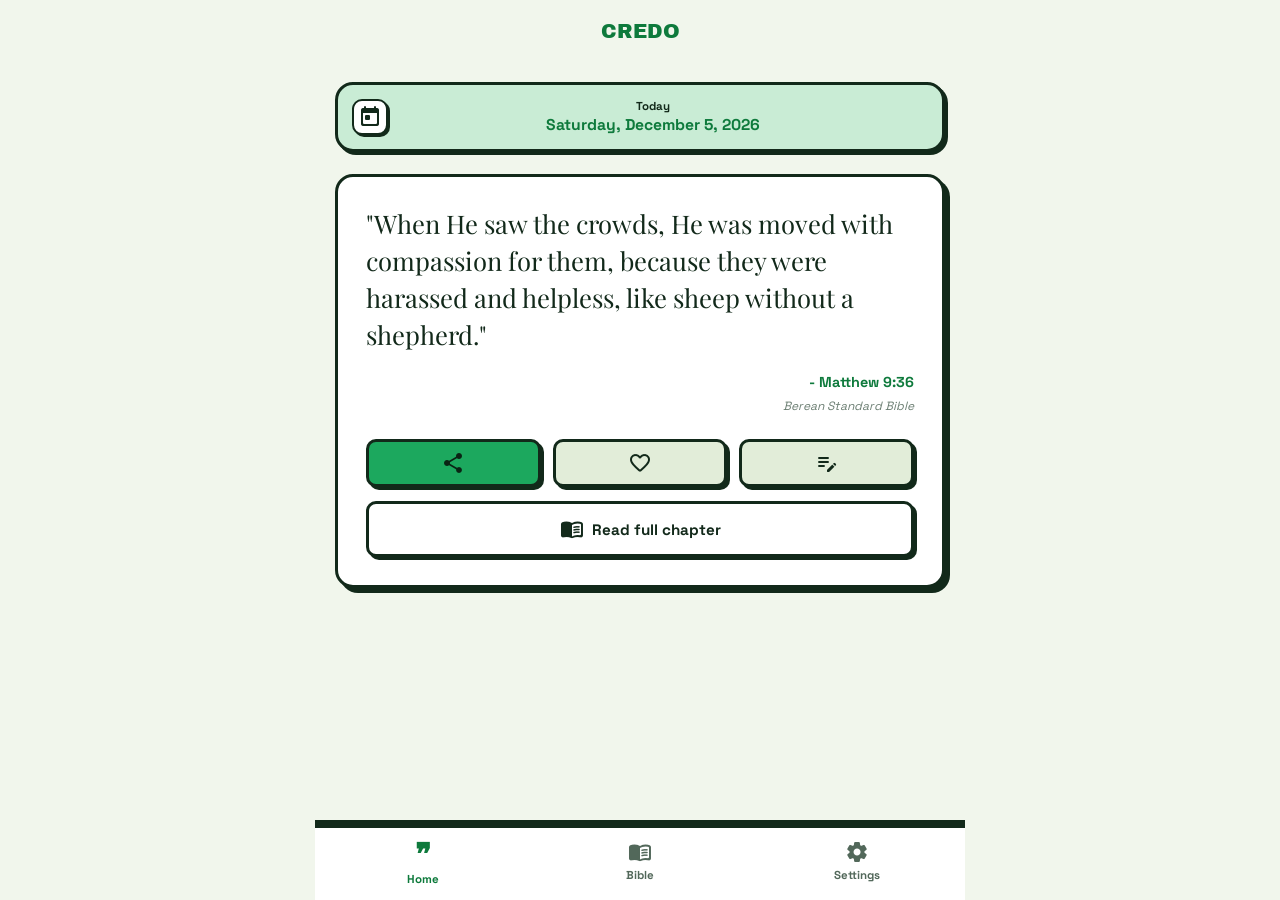
==== commit f4b40c26: "Add files via upload" ====
--- a/public/index.html
+++ b/public/index.html
@@ -61,7 +61,7 @@
     <link rel="preconnect" href="https://fonts.gstatic.com" crossorigin>
     <link href="https://fonts.googleapis.com/icon?family=Material+Icons+Round" rel="stylesheet">
     <link href="https://fonts.googleapis.com/css2?family=Archivo+Black&family=Space+Grotesk:wght@400;500;700&family=Playfair+Display:ital,wght@0,400;0,700;1,400&display=swap" rel="stylesheet">
-    <link rel="stylesheet" href="css/style.css?v=22">
+    <link rel="stylesheet" href="css/style.css?v=24">
 </head>
 <body data-page="home">
 
@@ -181,7 +181,7 @@
         <span id="toast-message">Message</span>
     </div>
 
-    <script src="js/app.js?v=22"></script>
+    <script src="js/app.js?v=24"></script>
     <script>
         function openDatePicker() {
             const input = document.getElementById('hidden-date-input');
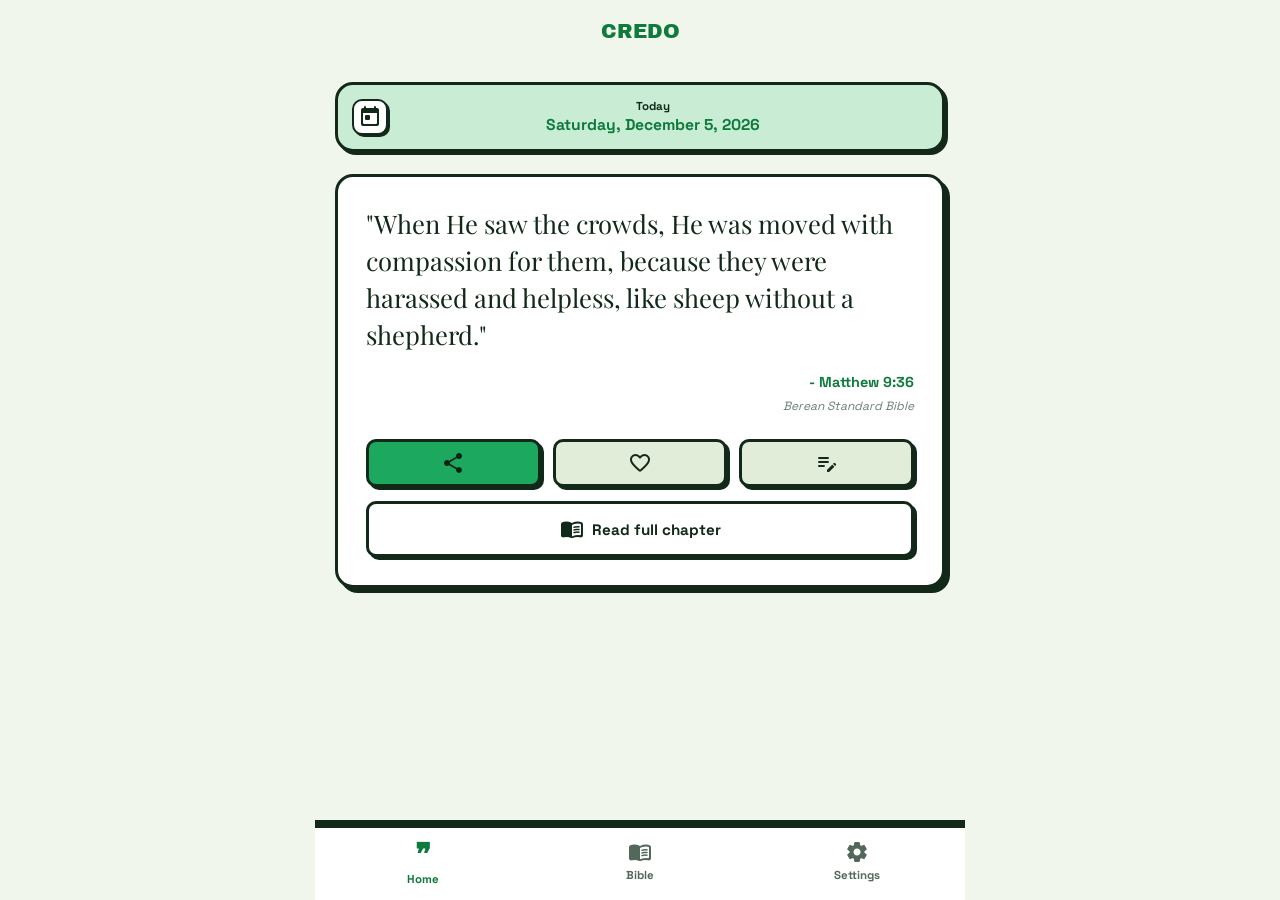
==== commit 7996816b: "Add files via upload" ====
--- a/public/index.html
+++ b/public/index.html
@@ -56,12 +56,8 @@
       }
     }
     </script>
-
-    <link rel="preconnect" href="https://fonts.googleapis.com">
-    <link rel="preconnect" href="https://fonts.gstatic.com" crossorigin>
-    <link href="https://fonts.googleapis.com/icon?family=Material+Icons+Round" rel="stylesheet">
-    <link href="https://fonts.googleapis.com/css2?family=Archivo+Black&family=Space+Grotesk:wght@400;500;700&family=Playfair+Display:ital,wght@0,400;0,700;1,400&display=swap" rel="stylesheet">
-    <link rel="stylesheet" href="css/style.css?v=24">
+    <link rel="stylesheet" href="css/fonts.css?v=26">
+    <link rel="stylesheet" href="css/style.css?v=26">
 </head>
 <body data-page="home">
 
@@ -181,7 +177,7 @@
         <span id="toast-message">Message</span>
     </div>
 
-    <script src="js/app.js?v=24"></script>
+    <script src="js/app.js?v=26"></script>
     <script>
         function openDatePicker() {
             const input = document.getElementById('hidden-date-input');
--- a/public/css/fonts.css
+++ b/public/css/fonts.css
@@ -0,0 +1,195 @@
+/* ═══ Credo self-hosted fonts ══════════════════════════
+   Every font the app uses, served from /fonts/ — nothing
+   is fetched from Google at runtime. Subsets: latin +
+   latin-ext (Slovenian diacritics). Variable fonts keep
+   their weight range in one file.
+   Regenerate with scripts/fetch-fonts.py.
+   ═══════════════════════════════════════════════════ */
+
+@font-face {
+    font-family: 'Space Grotesk';
+    font-style: normal;
+    font-weight: 300-700;
+    font-display: swap;
+    src: url('../fonts/space-grotesk-latin-ext-normal-300-700.woff2') format('woff2');
+    unicode-range: U+0100-02BA, U+02BD-02C5, U+02C7-02CC, U+02CE-02D7, U+02DD-02FF, U+0304, U+0308, U+0329, U+1D00-1DBF, U+1E00-1E9F, U+1EF2-1EFF, U+2020, U+20A0-20AB, U+20AD-20C4, U+2113, U+2C60-2C7F, U+A720-A7FF;
+}
+@font-face {
+    font-family: 'Space Grotesk';
+    font-style: normal;
+    font-weight: 300-700;
+    font-display: swap;
+    src: url('../fonts/space-grotesk-latin-normal-300-700.woff2') format('woff2');
+    unicode-range: U+0000-00FF, U+0131, U+0152-0153, U+02BB-02BC, U+02C6, U+02DA, U+02DC, U+0304, U+0308, U+0329, U+2000-206F, U+20AC, U+2122, U+2191, U+2193, U+2212, U+2215, U+FEFF, U+FFFD;
+}
+@font-face {
+    font-family: 'Playfair Display';
+    font-style: italic;
+    font-weight: 400-900;
+    font-display: swap;
+    src: url('../fonts/playfair-display-latin-ext-italic-400-900.woff2') format('woff2');
+    unicode-range: U+0100-02BA, U+02BD-02C5, U+02C7-02CC, U+02CE-02D7, U+02DD-02FF, U+0304, U+0308, U+0329, U+1D00-1DBF, U+1E00-1E9F, U+1EF2-1EFF, U+2020, U+20A0-20AB, U+20AD-20C4, U+2113, U+2C60-2C7F, U+A720-A7FF;
+}
+@font-face {
+    font-family: 'Playfair Display';
+    font-style: italic;
+    font-weight: 400-900;
+    font-display: swap;
+    src: url('../fonts/playfair-display-latin-italic-400-900.woff2') format('woff2');
+    unicode-range: U+0000-00FF, U+0131, U+0152-0153, U+02BB-02BC, U+02C6, U+02DA, U+02DC, U+0304, U+0308, U+0329, U+2000-206F, U+20AC, U+2122, U+2191, U+2193, U+2212, U+2215, U+FEFF, U+FFFD;
+}
+@font-face {
+    font-family: 'Playfair Display';
+    font-style: normal;
+    font-weight: 400-900;
+    font-display: swap;
+    src: url('../fonts/playfair-display-latin-ext-normal-400-900.woff2') format('woff2');
+    unicode-range: U+0100-02BA, U+02BD-02C5, U+02C7-02CC, U+02CE-02D7, U+02DD-02FF, U+0304, U+0308, U+0329, U+1D00-1DBF, U+1E00-1E9F, U+1EF2-1EFF, U+2020, U+20A0-20AB, U+20AD-20C4, U+2113, U+2C60-2C7F, U+A720-A7FF;
+}
+@font-face {
+    font-family: 'Playfair Display';
+    font-style: normal;
+    font-weight: 400-900;
+    font-display: swap;
+    src: url('../fonts/playfair-display-latin-normal-400-900.woff2') format('woff2');
+    unicode-range: U+0000-00FF, U+0131, U+0152-0153, U+02BB-02BC, U+02C6, U+02DA, U+02DC, U+0304, U+0308, U+0329, U+2000-206F, U+20AC, U+2122, U+2191, U+2193, U+2212, U+2215, U+FEFF, U+FFFD;
+}
+@font-face {
+    font-family: 'Lato';
+    font-style: italic;
+    font-weight: 400;
+    font-display: swap;
+    src: url('../fonts/lato-latin-ext-italic-400.woff2') format('woff2');
+    unicode-range: U+0100-02BA, U+02BD-02C5, U+02C7-02CC, U+02CE-02D7, U+02DD-02FF, U+0304, U+0308, U+0329, U+1D00-1DBF, U+1E00-1E9F, U+1EF2-1EFF, U+2020, U+20A0-20AB, U+20AD-20C4, U+2113, U+2C60-2C7F, U+A720-A7FF;
+}
+@font-face {
+    font-family: 'Lato';
+    font-style: italic;
+    font-weight: 400;
+    font-display: swap;
+    src: url('../fonts/lato-latin-italic-400.woff2') format('woff2');
+    unicode-range: U+0000-00FF, U+0131, U+0152-0153, U+02BB-02BC, U+02C6, U+02DA, U+02DC, U+0304, U+0308, U+0329, U+2000-206F, U+20AC, U+2122, U+2191, U+2193, U+2212, U+2215, U+FEFF, U+FFFD;
+}
+@font-face {
+    font-family: 'Lato';
+    font-style: normal;
+    font-weight: 300;
+    font-display: swap;
+    src: url('../fonts/lato-latin-ext-normal-300.woff2') format('woff2');
+    unicode-range: U+0100-02BA, U+02BD-02C5, U+02C7-02CC, U+02CE-02D7, U+02DD-02FF, U+0304, U+0308, U+0329, U+1D00-1DBF, U+1E00-1E9F, U+1EF2-1EFF, U+2020, U+20A0-20AB, U+20AD-20C4, U+2113, U+2C60-2C7F, U+A720-A7FF;
+}
+@font-face {
+    font-family: 'Lato';
+    font-style: normal;
+    font-weight: 300;
+    font-display: swap;
+    src: url('../fonts/lato-latin-normal-300.woff2') format('woff2');
+    unicode-range: U+0000-00FF, U+0131, U+0152-0153, U+02BB-02BC, U+02C6, U+02DA, U+02DC, U+0304, U+0308, U+0329, U+2000-206F, U+20AC, U+2122, U+2191, U+2193, U+2212, U+2215, U+FEFF, U+FFFD;
+}
+@font-face {
+    font-family: 'Lato';
+    font-style: normal;
+    font-weight: 400;
+    font-display: swap;
+    src: url('../fonts/lato-latin-ext-normal-400.woff2') format('woff2');
+    unicode-range: U+0100-02BA, U+02BD-02C5, U+02C7-02CC, U+02CE-02D7, U+02DD-02FF, U+0304, U+0308, U+0329, U+1D00-1DBF, U+1E00-1E9F, U+1EF2-1EFF, U+2020, U+20A0-20AB, U+20AD-20C4, U+2113, U+2C60-2C7F, U+A720-A7FF;
+}
+@font-face {
+    font-family: 'Lato';
+    font-style: normal;
+    font-weight: 400;
+    font-display: swap;
+    src: url('../fonts/lato-latin-normal-400.woff2') format('woff2');
+    unicode-range: U+0000-00FF, U+0131, U+0152-0153, U+02BB-02BC, U+02C6, U+02DA, U+02DC, U+0304, U+0308, U+0329, U+2000-206F, U+20AC, U+2122, U+2191, U+2193, U+2212, U+2215, U+FEFF, U+FFFD;
+}
+@font-face {
+    font-family: 'Lato';
+    font-style: normal;
+    font-weight: 700;
+    font-display: swap;
+    src: url('../fonts/lato-latin-ext-normal-700.woff2') format('woff2');
+    unicode-range: U+0100-02BA, U+02BD-02C5, U+02C7-02CC, U+02CE-02D7, U+02DD-02FF, U+0304, U+0308, U+0329, U+1D00-1DBF, U+1E00-1E9F, U+1EF2-1EFF, U+2020, U+20A0-20AB, U+20AD-20C4, U+2113, U+2C60-2C7F, U+A720-A7FF;
+}
+@font-face {
+    font-family: 'Lato';
+    font-style: normal;
+    font-weight: 700;
+    font-display: swap;
+    src: url('../fonts/lato-latin-normal-700.woff2') format('woff2');
+    unicode-range: U+0000-00FF, U+0131, U+0152-0153, U+02BB-02BC, U+02C6, U+02DA, U+02DC, U+0304, U+0308, U+0329, U+2000-206F, U+20AC, U+2122, U+2191, U+2193, U+2212, U+2215, U+FEFF, U+FFFD;
+}
+@font-face {
+    font-family: 'Caveat';
+    font-style: normal;
+    font-weight: 400-700;
+    font-display: swap;
+    src: url('../fonts/caveat-latin-ext-normal-400-700.woff2') format('woff2');
+    unicode-range: U+0100-02BA, U+02BD-02C5, U+02C7-02CC, U+02CE-02D7, U+02DD-02FF, U+0304, U+0308, U+0329, U+1D00-1DBF, U+1E00-1E9F, U+1EF2-1EFF, U+2020, U+20A0-20AB, U+20AD-20C4, U+2113, U+2C60-2C7F, U+A720-A7FF;
+}
+@font-face {
+    font-family: 'Caveat';
+    font-style: normal;
+    font-weight: 400-700;
+    font-display: swap;
+    src: url('../fonts/caveat-latin-normal-400-700.woff2') format('woff2');
+    unicode-range: U+0000-00FF, U+0131, U+0152-0153, U+02BB-02BC, U+02C6, U+02DA, U+02DC, U+0304, U+0308, U+0329, U+2000-206F, U+20AC, U+2122, U+2191, U+2193, U+2212, U+2215, U+FEFF, U+FFFD;
+}
+@font-face {
+    font-family: 'Merriweather';
+    font-style: italic;
+    font-weight: 300-900;
+    font-display: swap;
+    src: url('../fonts/merriweather-latin-ext-italic-300-900.woff2') format('woff2');
+    unicode-range: U+0100-02BA, U+02BD-02C5, U+02C7-02CC, U+02CE-02D7, U+02DD-02FF, U+0304, U+0308, U+0329, U+1D00-1DBF, U+1E00-1E9F, U+1EF2-1EFF, U+2020, U+20A0-20AB, U+20AD-20C4, U+2113, U+2C60-2C7F, U+A720-A7FF;
+}
+@font-face {
+    font-family: 'Merriweather';
+    font-style: italic;
+    font-weight: 300-900;
+    font-display: swap;
+    src: url('../fonts/merriweather-latin-italic-300-900.woff2') format('woff2');
+    unicode-range: U+0000-00FF, U+0131, U+0152-0153, U+02BB-02BC, U+02C6, U+02DA, U+02DC, U+0304, U+0308, U+0329, U+2000-206F, U+20AC, U+2122, U+2191, U+2193, U+2212, U+2215, U+FEFF, U+FFFD;
+}
+@font-face {
+    font-family: 'Merriweather';
+    font-style: normal;
+    font-weight: 300-900;
+    font-display: swap;
+    src: url('../fonts/merriweather-latin-ext-normal-300-900.woff2') format('woff2');
+    unicode-range: U+0100-02BA, U+02BD-02C5, U+02C7-02CC, U+02CE-02D7, U+02DD-02FF, U+0304, U+0308, U+0329, U+1D00-1DBF, U+1E00-1E9F, U+1EF2-1EFF, U+2020, U+20A0-20AB, U+20AD-20C4, U+2113, U+2C60-2C7F, U+A720-A7FF;
+}
+@font-face {
+    font-family: 'Merriweather';
+    font-style: normal;
+    font-weight: 300-900;
+    font-display: swap;
+    src: url('../fonts/merriweather-latin-normal-300-900.woff2') format('woff2');
+    unicode-range: U+0000-00FF, U+0131, U+0152-0153, U+02BB-02BC, U+02C6, U+02DA, U+02DC, U+0304, U+0308, U+0329, U+2000-206F, U+20AC, U+2122, U+2191, U+2193, U+2212, U+2215, U+FEFF, U+FFFD;
+}
+@font-face {
+    font-family: 'Material Icons Round';
+    font-style: normal;
+    font-weight: 400;
+    font-display: block;
+    src: url('../fonts/material-icons-round-latin.woff2') format('woff2');
+}
+
+/* Material Icons Round — the class Google's stylesheet used to provide.
+   Ligatures ('arrow_back', 'share', ...) need the 'liga' feature below. */
+.material-icons-round {
+    font-family: 'Material Icons Round';
+    font-weight: normal;
+    font-style: normal;
+    font-size: 24px;
+    line-height: 1;
+    letter-spacing: normal;
+    text-transform: none;
+    display: inline-block;
+    white-space: nowrap;
+    word-wrap: normal;
+    direction: ltr;
+    -webkit-font-feature-settings: 'liga';
+    font-feature-settings: 'liga';
+    -webkit-font-smoothing: antialiased;
+    -moz-osx-font-smoothing: grayscale;
+}
--- a/public/css/style.css
+++ b/public/css/style.css
@@ -3,10 +3,10 @@
    sweep: floor-clean (tokens only, no transition:all, focus-visible everywhere, reduced-motion fallback, user scaling restored) */
 
 /* ═══ SELF-HOSTED DISPLAY FONT ════════════════════════════
-   Archivo Black hosted locally (v8): the h1 titles stay bold even
-   when Google Fonts is slow/blocked. Same design as the Google
-   release; declared after Google's stylesheet, so it wins the
-   cascade for the 'Archivo Black' family. */
+   Archivo Black hosted locally: the h1 titles stay bold even on a
+   slow connection. All other fonts (Space Grotesk, Playfair Display,
+   Lato, Caveat, Merriweather, Material Icons Round) come from
+   css/fonts.css — the app loads no font from Google at all. */
 @font-face {
     font-family: 'Archivo Black';
     src: url('../fonts/ArchivoBlack-Regular.ttf') format('truetype');
